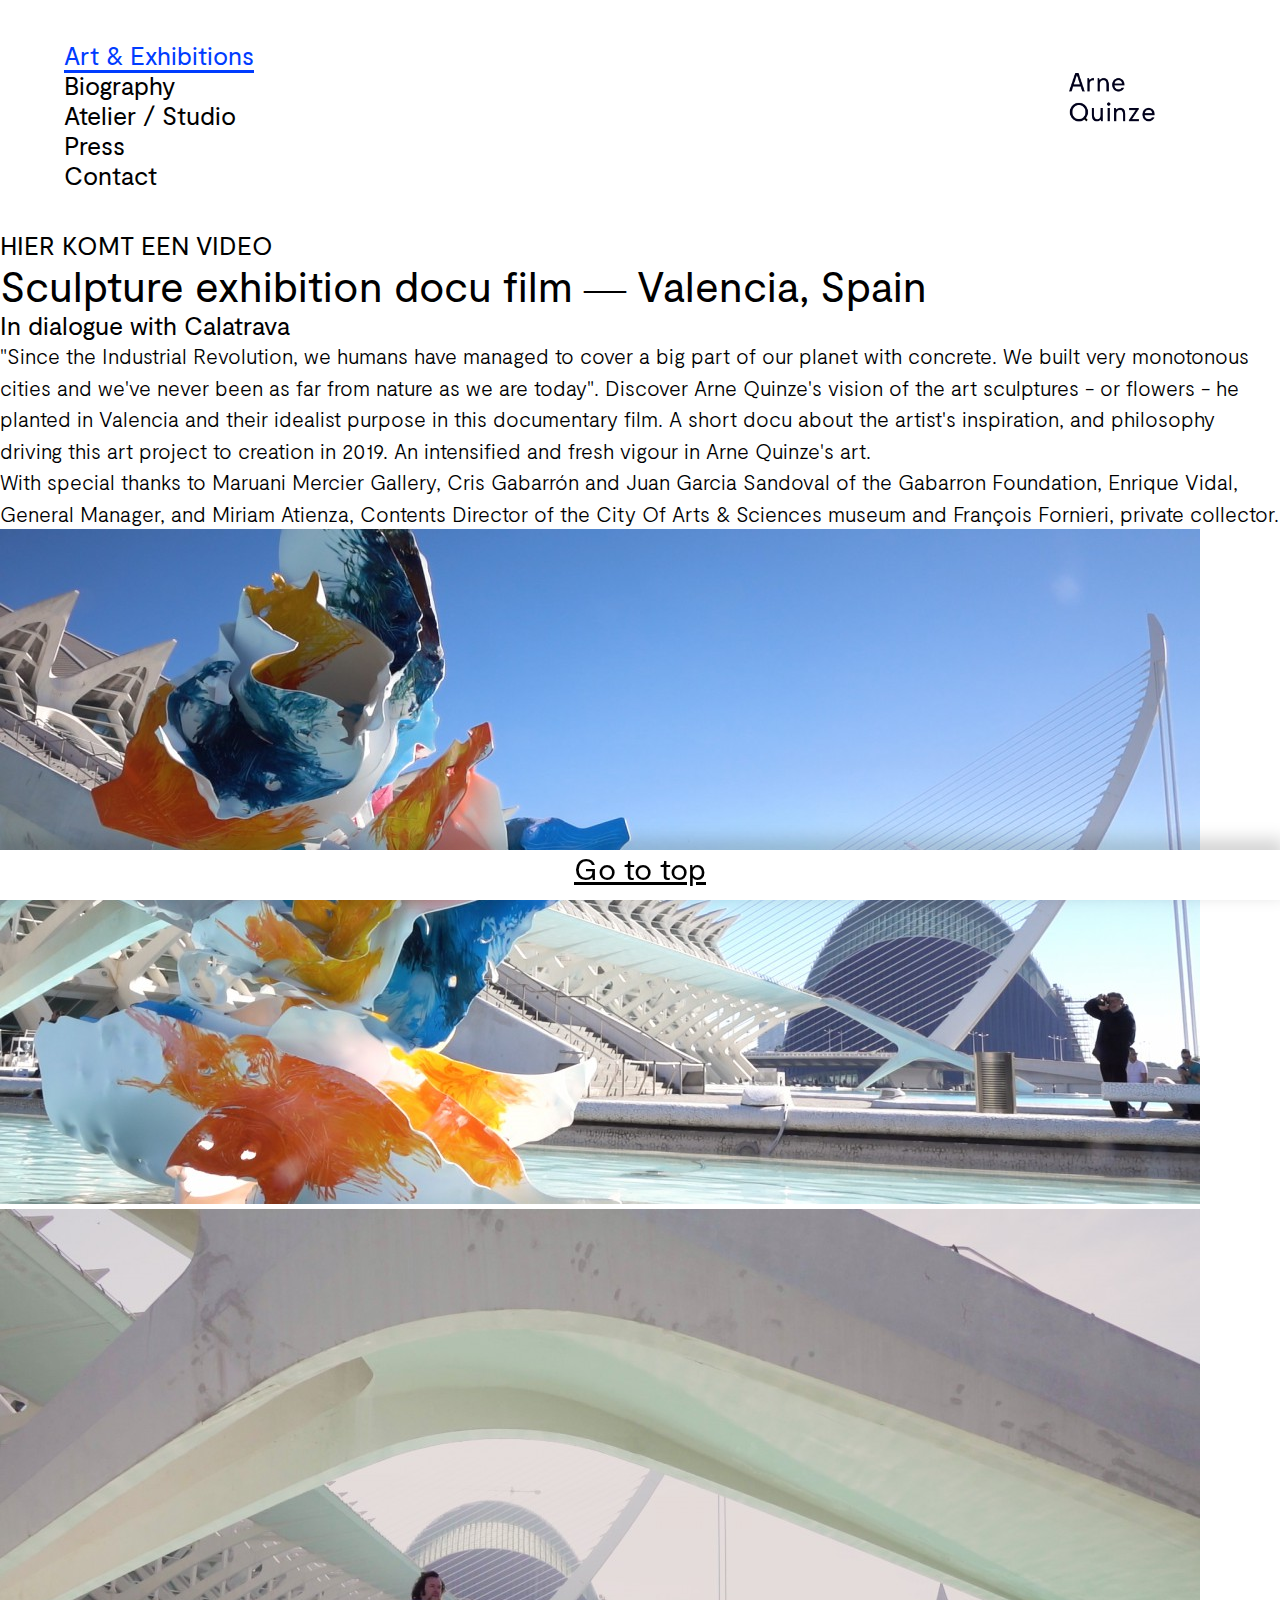
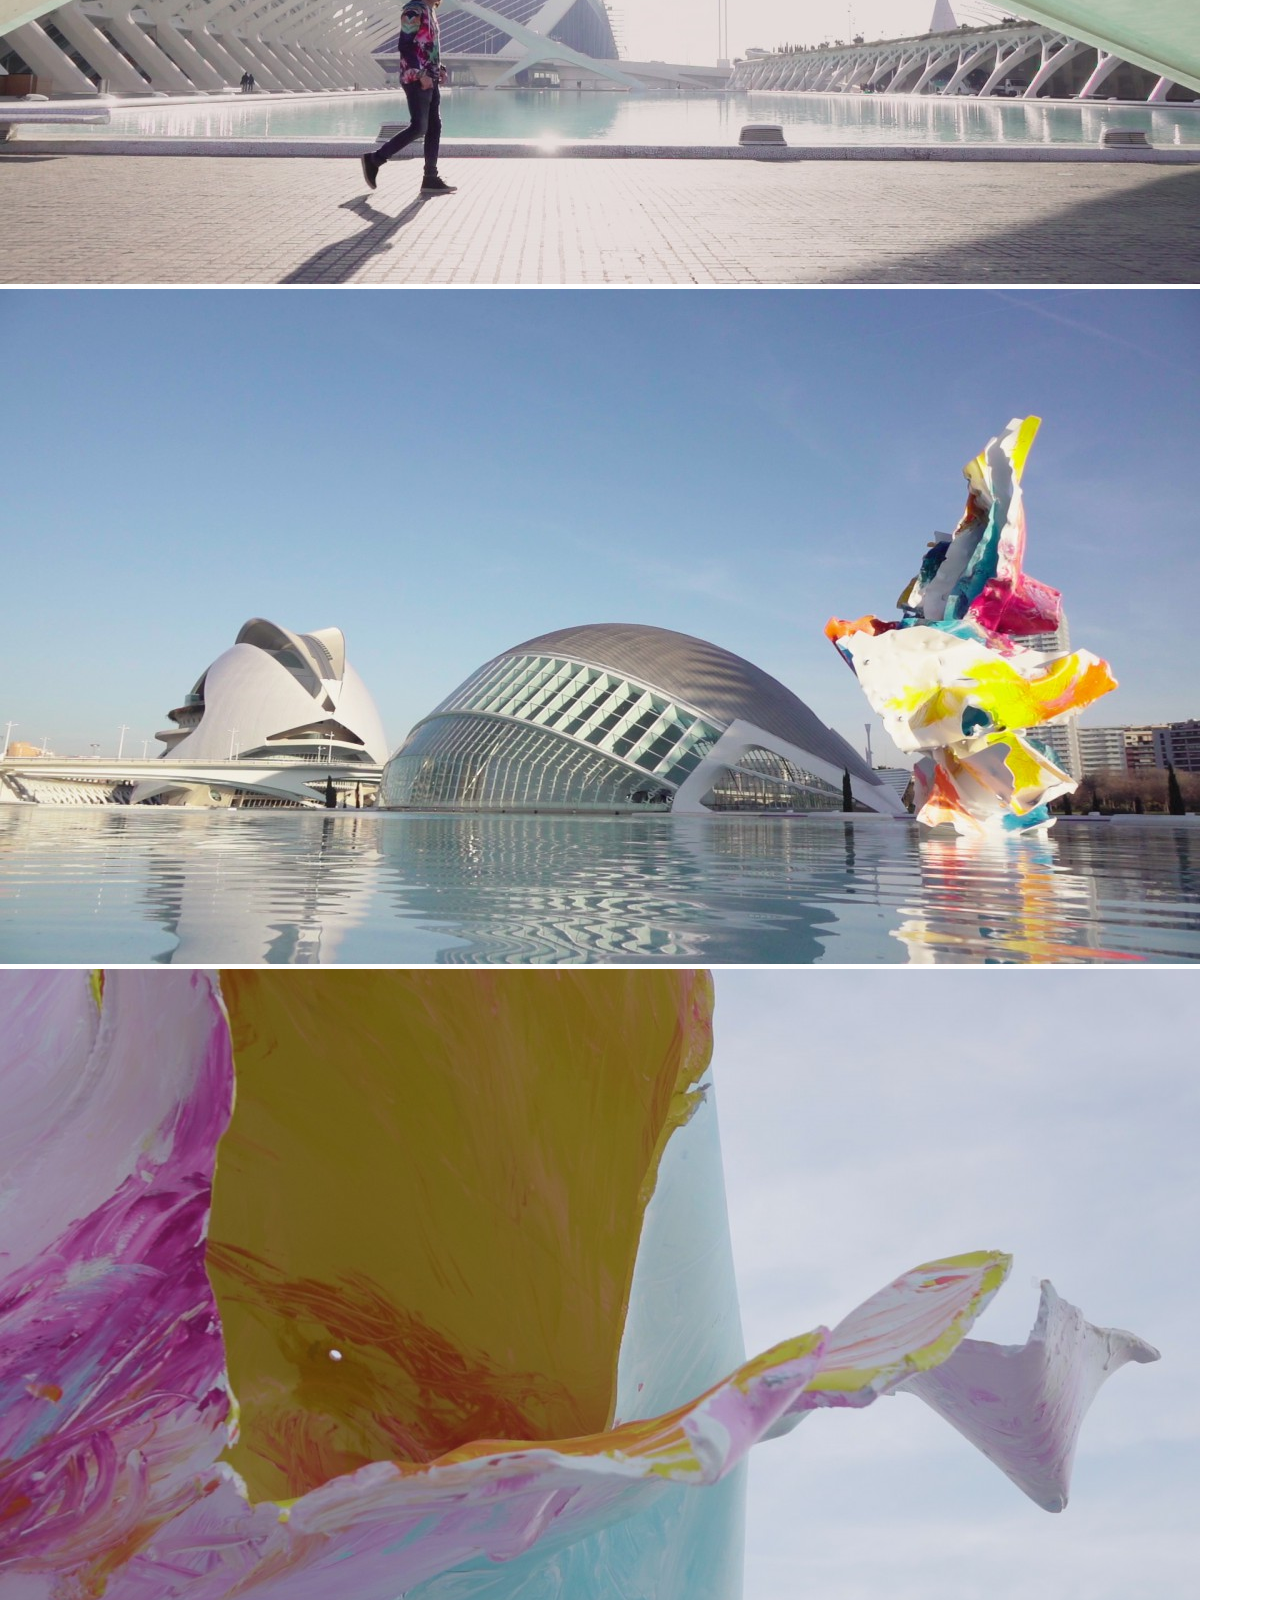
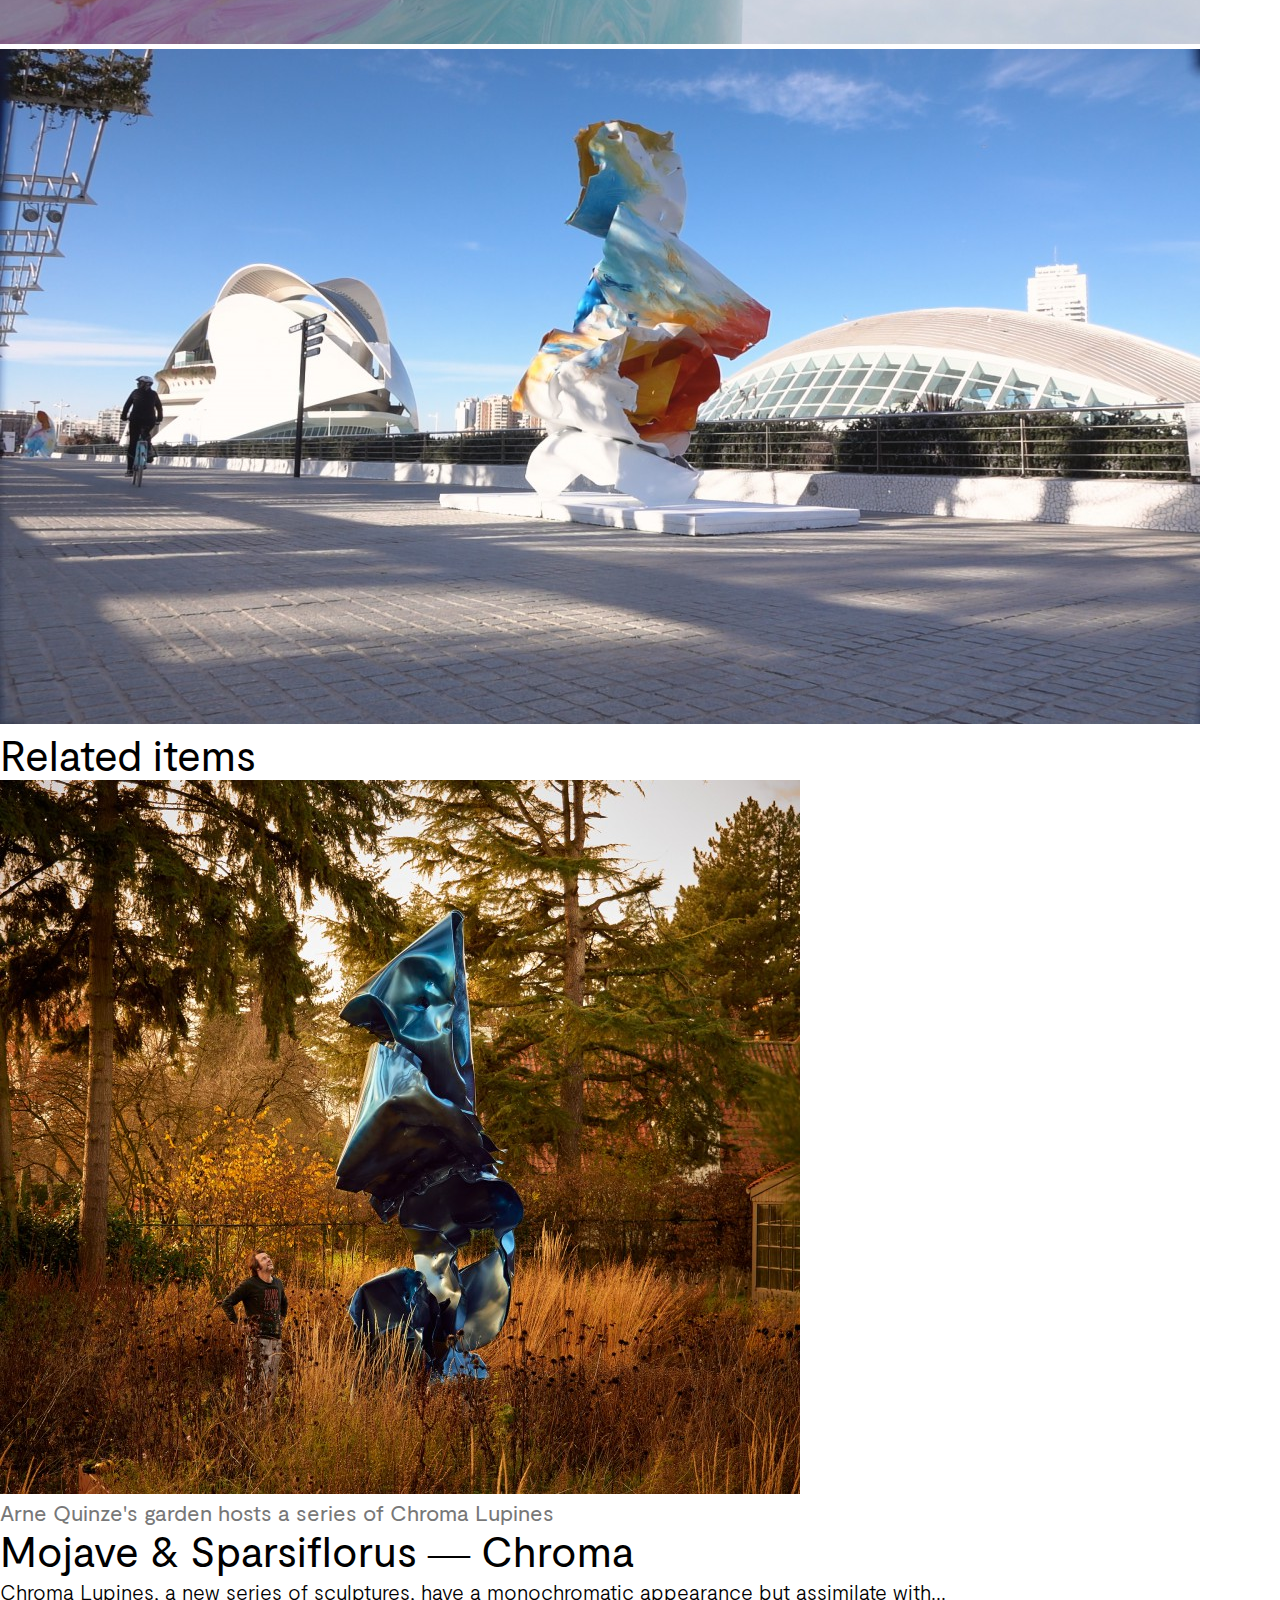
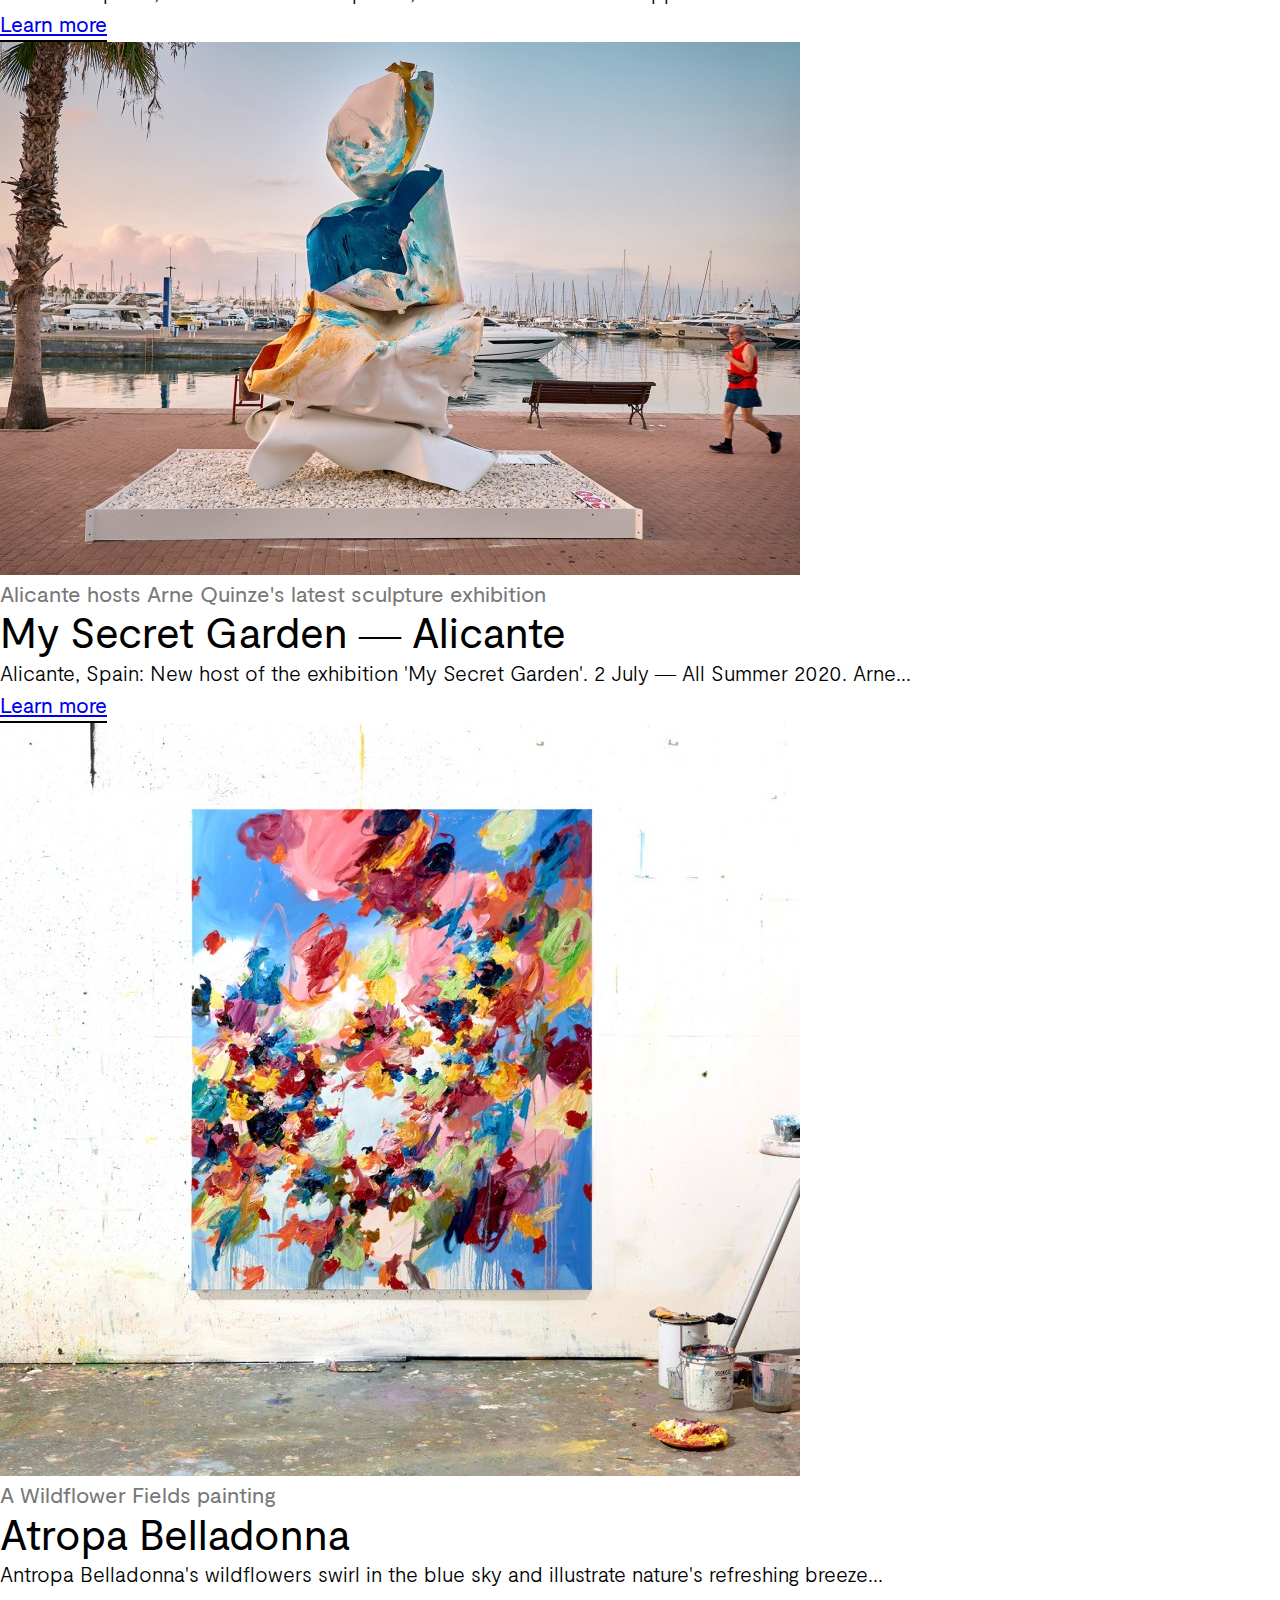
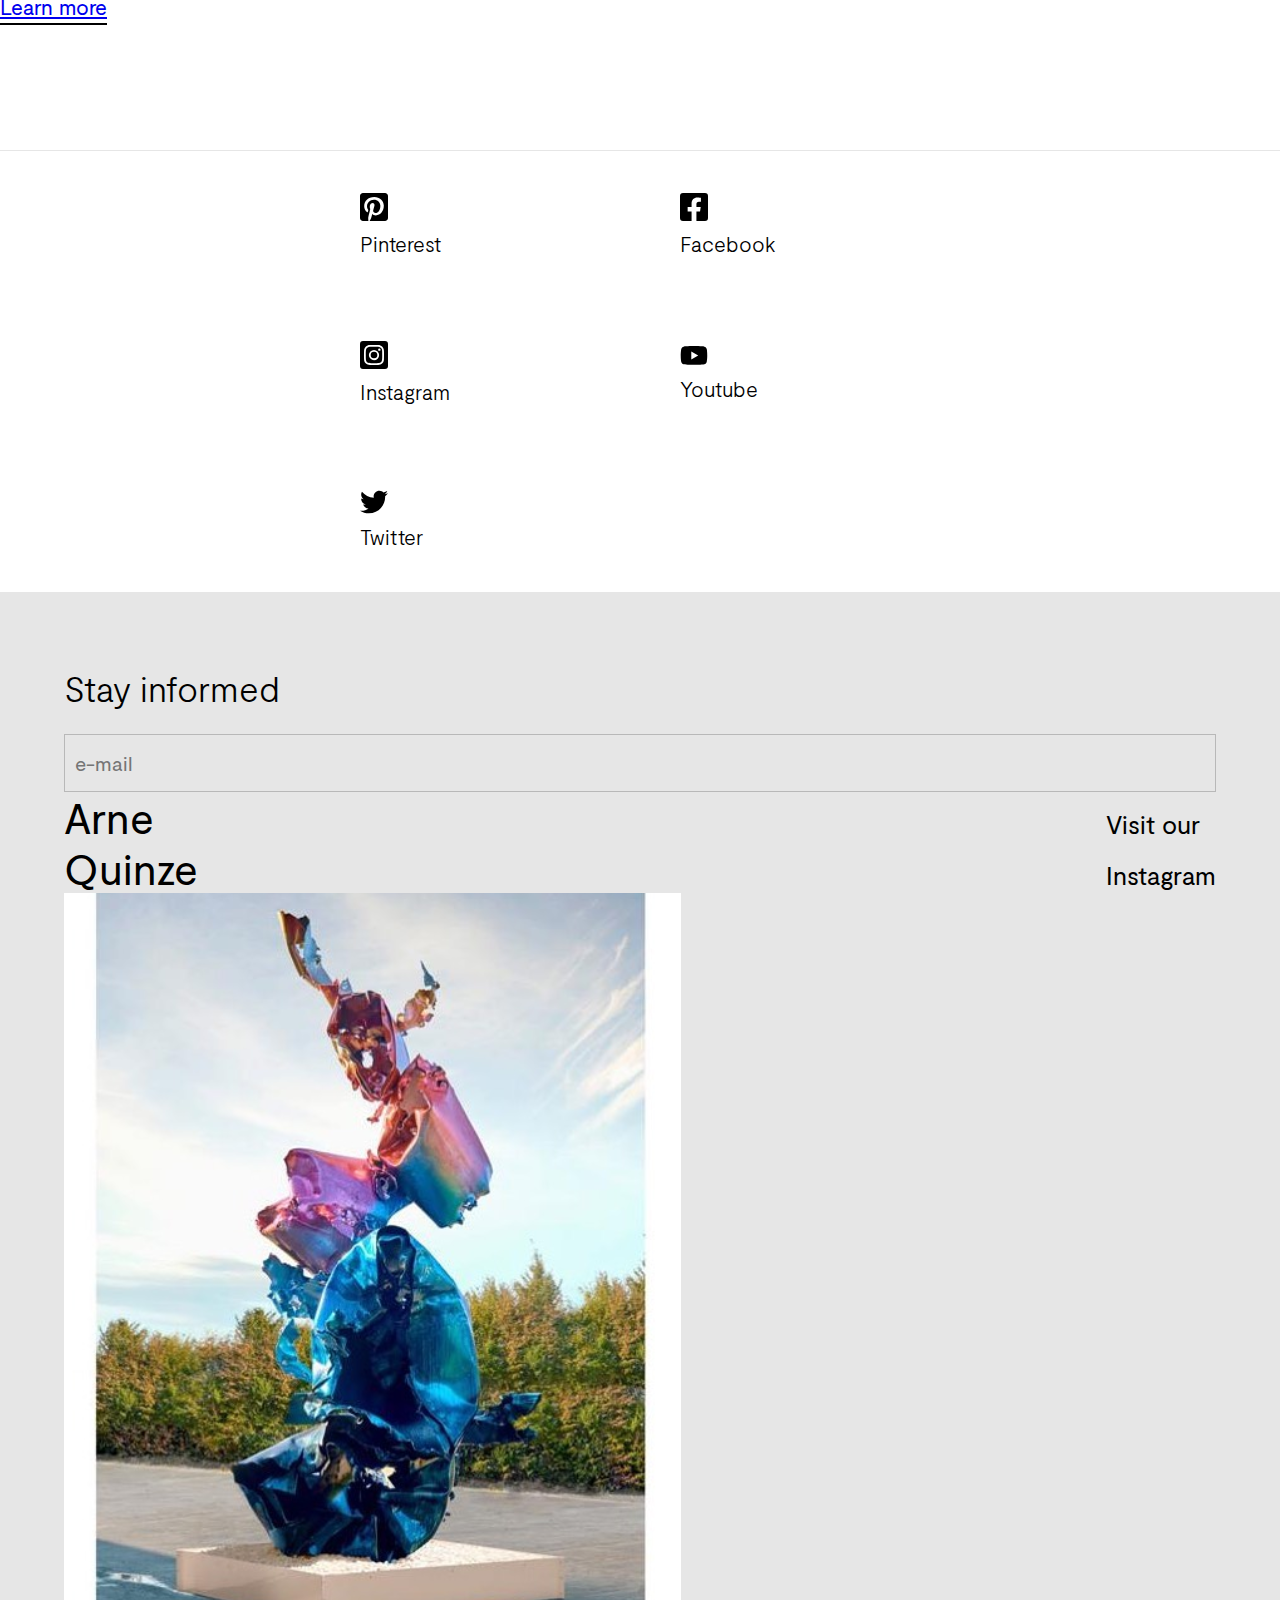
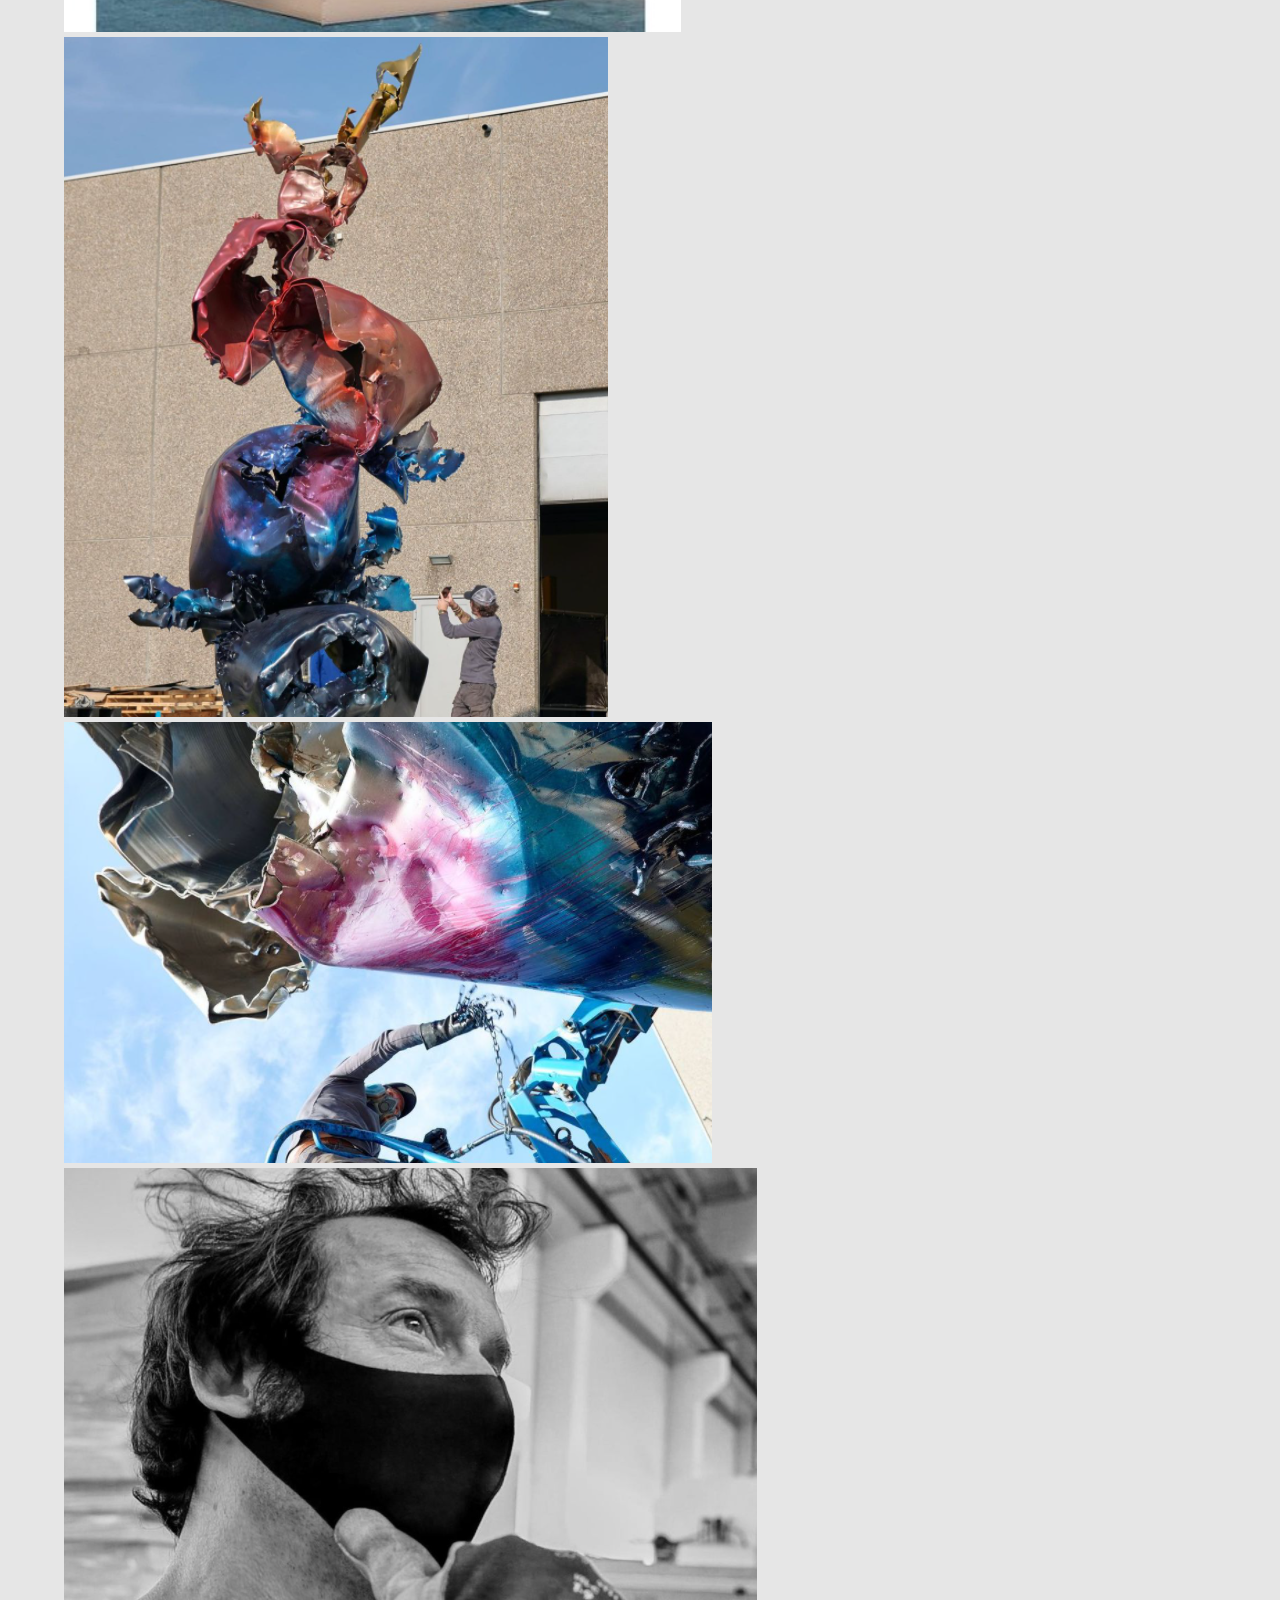
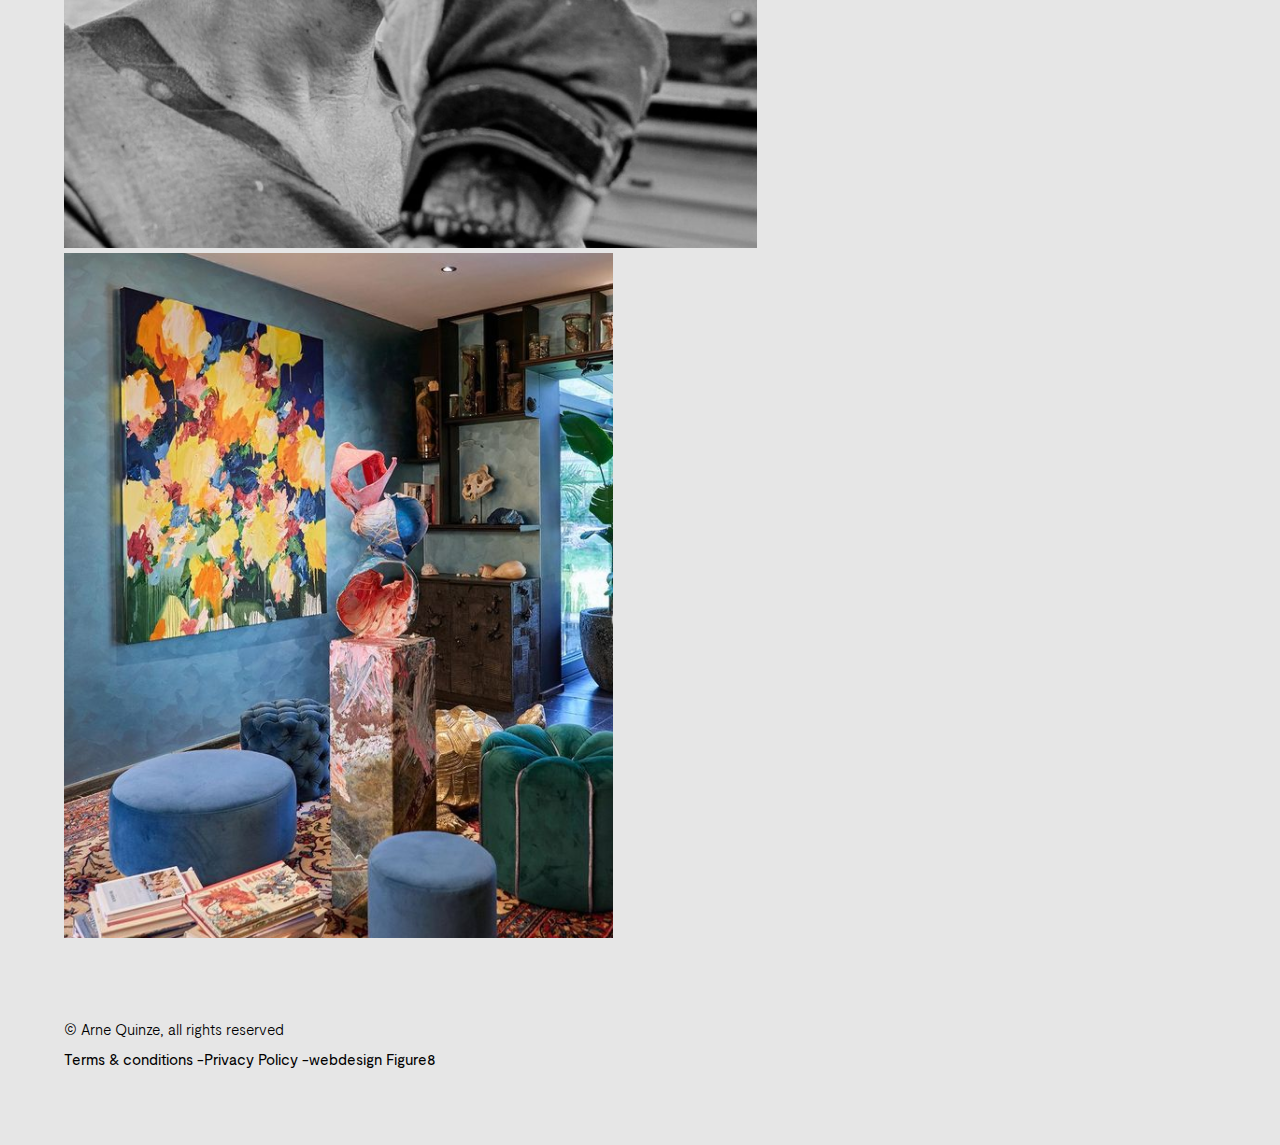
==== app/art-and-exhibitions/in-dialogue-with-calatrava/index.html @ c91d3b61 "secret garden en visiting mons" ====
<!DOCTYPE html>
<html lang="en">
<head>
    <meta charset="UTF-8">
    <meta name="viewport" content="width=device-width, initial-scale=1.0">
    <link rel="stylesheet" href="../../static/css/main.css">
    <link rel="stylesheet" href="../../static/fonts/fonts.css">
    <link rel="stylesheet" href="../../static/css/arts.css">


    <title>Art & Exhibitions | Arne Quinze, contemporary sculptor and painter</title>
</head>
<body>
    <header>
        <nav>
            <ul class="navbar">
                <li>
                    <a class="active" href="art-and-exhibitions/art.html">
                        Art & Exhibitions
                    </a>
                </li>
                <li>
                    <a href="biography.html">
                        Biography
                    </a>
                </li>
                <li>
                    <a href="atelier-studio/atelier.html">
                        Atelier / Studio
                    </a>
                </li>
                <li>
                    <a href="press/index.html">
                        Press
                    </a>
                </li>
                <li>
                    <a href="contact.html">
                        Contact
                    </a>
                </li>
            </ul>
            <div class="logo">
                <a href="index.html">
                </a>
            </div>
        </nav>
    </header>

    <main>
        HIER KOMT EEN VIDEO

        <h2>
            Sculpture exhibition docu film — Valencia, Spain
        </h2>
        <h1>
            In dialogue with Calatrava
        </h1>
        <p>
            "Since the Industrial Revolution, we humans have managed to cover a big part of our planet with concrete. We built very monotonous cities and we've never been as far from nature as we are today". Discover Arne Quinze's vision of the art sculptures - or flowers - he planted in Valencia and their idealist purpose in this documentary film. A short docu about the artist's inspiration, and philosophy driving this art project to creation in 2019. An intensified and fresh vigour in Arne Quinze's art.
        </p>
        <p>
            With special thanks to Maruani Mercier Gallery, Cris Gabarrón and Juan Garcia Sandoval of the Gabarron Foundation, Enrique Vidal, General Manager, and Miriam Atienza, Contents Director of the City Of Arts & Sciences museum and François Fornieri, private collector.
        </p>
        <div class="container__small-photo">
            <img class="image-small" src="../../static/images/2b899f0b7bd20b717edaa6d36437e073.jpg">
            <img class="image-small" src="../../static/images/f881d96278cf0044207e1d62eba8e8eb.jpg">
            <img class="image-small" src="../../static/images/e4a5ab5c85b9257a3975e452bc5cb5b7.jpg">
            <img class="image-small" src="../../static/images/3c1b04b2e994f94d72aca62c74f528e2.jpg">
            <img class="image-small" src="../../static/images/9184f49ed61ff65745f0c8155f45e614.jpg">
        </div>
        
        <div class="container__related">
            <h2>
                Related items
            </h2>
            <article>
                <img src="../../static/images/179e005c8fda9d942b9a31f77712fcfe.jpg"loading="lazy">
                <h3>
                    Arne Quinze's garden hosts a series of Chroma Lupines
                </h3>
                <h2>
                    Mojave & Sparsiflorus — Chroma
                </h2>
                <p>
                    Chroma Lupines, a new series of sculptures, have a monochromatic appearance but assimilate with...
                </p>
                <a class="learn-btn" href="#">
                    Learn more
                </a>
            </article>

            <article>
                <img src="../../static/images/470f8b3db4c883ed945c412d7f9fac77.jpg"loading="lazy">
                <h3>
                    Alicante hosts Arne Quinze's latest sculpture exhibition
                </h3>
                <h2>
                    My Secret Garden — Alicante
                </h2>
                <p>
                    Alicante, Spain: New host of the exhibition 'My Secret Garden'. 2 July — All Summer 2020. Arne...
                </p>
                <a class="learn-btn" href="#">
                    Learn more
                </a>
            </article>

            <article>
                <img src="../../static/images/1bf86134d5a585c3add111044470e600.jpg"loading="lazy">
                <h3>
                    A Wildflower Fields painting
                </h3>
                <h2>
                    Atropa Belladonna
                </h2>
                <p>
                    Antropa Belladonna's wildflowers swirl in the blue sky and illustrate nature's refreshing breeze...
                </p>
                <a class="learn-btn" href="#">
                    Learn more
                </a>
            </article>
        </div>
    
    </main>

    <footer>
        <div class="container__socials">
            <a class="socials" href="#">
                <svg aria-hidden="true" focusable="false" data-prefix="fab" data-icon="pinterest-square" class="svg-inline--fa fa-pinterest-square fa-w-14" role="img" xmlns="http://www.w3.org/2000/svg" viewBox="0 0 448 512"><path fill="currentColor" d="M448 80v352c0 26.5-21.5 48-48 48H154.4c9.8-16.4 22.4-40 27.4-59.3 3-11.5 15.3-58.4 15.3-58.4 8 15.3 31.4 28.2 56.3 28.2 74.1 0 127.4-68.1 127.4-152.7 0-81.1-66.2-141.8-151.4-141.8-106 0-162.2 71.1-162.2 148.6 0 36 19.2 80.8 49.8 95.1 4.7 2.2 7.1 1.2 8.2-3.3.8-3.4 5-20.1 6.8-27.8.6-2.5.3-4.6-1.7-7-10.1-12.3-18.3-34.9-18.3-56 0-54.2 41-106.6 110.9-106.6 60.3 0 102.6 41.1 102.6 99.9 0 66.4-33.5 112.4-77.2 112.4-24.1 0-42.1-19.9-36.4-44.4 6.9-29.2 20.3-60.7 20.3-81.8 0-53-75.5-45.7-75.5 25 0 21.7 7.3 36.5 7.3 36.5-31.4 132.8-36.1 134.5-29.6 192.6l2.2.8H48c-26.5 0-48-21.5-48-48V80c0-26.5 21.5-48 48-48h352c26.5 0 48 21.5 48 48z"></path></svg>
                <p>Pinterest</p>
            </a>
            <a class="socials" href="#">
                <svg aria-hidden="true" focusable="false" data-prefix="fab" data-icon="facebook-square" class="svg-inline--fa fa-facebook-square fa-w-14" role="img" xmlns="http://www.w3.org/2000/svg" viewBox="0 0 448 512"><path fill="currentColor" d="M400 32H48A48 48 0 0 0 0 80v352a48 48 0 0 0 48 48h137.25V327.69h-63V256h63v-54.64c0-62.15 37-96.48 93.67-96.48 27.14 0 55.52 4.84 55.52 4.84v61h-31.27c-30.81 0-40.42 19.12-40.42 38.73V256h68.78l-11 71.69h-57.78V480H400a48 48 0 0 0 48-48V80a48 48 0 0 0-48-48z"></path></svg>
                <p>Facebook</p>
            </a>
            <a class="socials" href="#">
                <svg aria-hidden="true" focusable="false" data-prefix="fab" data-icon="instagram-square" class="svg-inline--fa fa-instagram-square fa-w-14" role="img" xmlns="http://www.w3.org/2000/svg" viewBox="0 0 448 512"><path fill="currentColor" d="M224,202.66A53.34,53.34,0,1,0,277.36,256,53.38,53.38,0,0,0,224,202.66Zm124.71-41a54,54,0,0,0-30.41-30.41c-21-8.29-71-6.43-94.3-6.43s-73.25-1.93-94.31,6.43a54,54,0,0,0-30.41,30.41c-8.28,21-6.43,71.05-6.43,94.33S91,329.26,99.32,350.33a54,54,0,0,0,30.41,30.41c21,8.29,71,6.43,94.31,6.43s73.24,1.93,94.3-6.43a54,54,0,0,0,30.41-30.41c8.35-21,6.43-71.05,6.43-94.33S357.1,182.74,348.75,161.67ZM224,338a82,82,0,1,1,82-82A81.9,81.9,0,0,1,224,338Zm85.38-148.3a19.14,19.14,0,1,1,19.13-19.14A19.1,19.1,0,0,1,309.42,189.74ZM400,32H48A48,48,0,0,0,0,80V432a48,48,0,0,0,48,48H400a48,48,0,0,0,48-48V80A48,48,0,0,0,400,32ZM382.88,322c-1.29,25.63-7.14,48.34-25.85,67s-41.4,24.63-67,25.85c-26.41,1.49-105.59,1.49-132,0-25.63-1.29-48.26-7.15-67-25.85s-24.63-41.42-25.85-67c-1.49-26.42-1.49-105.61,0-132,1.29-25.63,7.07-48.34,25.85-67s41.47-24.56,67-25.78c26.41-1.49,105.59-1.49,132,0,25.63,1.29,48.33,7.15,67,25.85s24.63,41.42,25.85,67.05C384.37,216.44,384.37,295.56,382.88,322Z"></path></svg>
                <p>Instagram</p>
            </a>
            <a class="socials" href="#">
                <svg aria-hidden="true" focusable="false" data-prefix="fab" data-icon="youtube" class="svg-inline--fa fa-youtube fa-w-18" role="img" xmlns="http://www.w3.org/2000/svg" viewBox="0 0 576 512"><path fill="currentColor" d="M549.655 124.083c-6.281-23.65-24.787-42.276-48.284-48.597C458.781 64 288 64 288 64S117.22 64 74.629 75.486c-23.497 6.322-42.003 24.947-48.284 48.597-11.412 42.867-11.412 132.305-11.412 132.305s0 89.438 11.412 132.305c6.281 23.65 24.787 41.5 48.284 47.821C117.22 448 288 448 288 448s170.78 0 213.371-11.486c23.497-6.321 42.003-24.171 48.284-47.821 11.412-42.867 11.412-132.305 11.412-132.305s0-89.438-11.412-132.305zm-317.51 213.508V175.185l142.739 81.205-142.739 81.201z"></path></svg>
                <p>Youtube</p>
            </a>
            <a class="socials" href="#">
                <svg aria-hidden="true" focusable="false" data-prefix="fab" data-icon="twitter" class="svg-inline--fa fa-twitter fa-w-16" role="img" xmlns="http://www.w3.org/2000/svg" viewBox="0 0 512 512"><path fill="currentColor" d="M459.37 151.716c.325 4.548.325 9.097.325 13.645 0 138.72-105.583 298.558-298.558 298.558-59.452 0-114.68-17.219-161.137-47.106 8.447.974 16.568 1.299 25.34 1.299 49.055 0 94.213-16.568 130.274-44.832-46.132-.975-84.792-31.188-98.112-72.772 6.498.974 12.995 1.624 19.818 1.624 9.421 0 18.843-1.3 27.614-3.573-48.081-9.747-84.143-51.98-84.143-102.985v-1.299c13.969 7.797 30.214 12.67 47.431 13.319-28.264-18.843-46.781-51.005-46.781-87.391 0-19.492 5.197-37.36 14.294-52.954 51.655 63.675 129.3 105.258 216.365 109.807-1.624-7.797-2.599-15.918-2.599-24.04 0-57.828 46.782-104.934 104.934-104.934 30.213 0 57.502 12.67 76.67 33.137 23.715-4.548 46.456-13.32 66.599-25.34-7.798 24.366-24.366 44.833-46.132 57.827 21.117-2.273 41.584-8.122 60.426-16.243-14.292 20.791-32.161 39.308-52.628 54.253z"></path></svg>
                <p>Twitter</p>
            </a>
        </div>

        <div class="container__form">
            <h2>
                Stay informed
            </h2>
            <form>
                <input type="email" value name="email" placeholder="e-mail">
            </form>
        </div>

        <div class="container__instagram">
            <div class="instagram__title">
                <h2>
                    Arne
                    <br>
                    Quinze
                </h2>
                <h2>
                    <a href="#">
                        Visit our
                        <br>
                        Instagram
                    </a>
                </h2>
            </div>
            <div class="instagram__feed">
                <a href="https://www.instagram.com/p/CFcoMeWnjPU/" target="_blank">
                    <img class="insta__photo" src="../../static/images/footer1.PNG" loading="lazy">
                </a>
                <a href="https://www.instagram.com/p/CFcB1tzHKXS/" target="_blank">
                    <img class="insta__photo" src="../../static/images/footer2.PNG" loading="lazy">
                </a>
                <a href="https://www.instagram.com/p/CFaSKHQBBou/" target="_blank">
                    <img class="insta__photo" src="../../static/images/footer3.PNG" loading="lazy">
                </a>
                <a href="https://www.instagram.com/p/CFUzkLKHKHb/" target="_blank">
                    <img class="insta__photo" src="../../static/images/footer4.PNG" loading="lazy">
                </a>
                <a href="https://www.instagram.com/p/CFSJvo_nTa-/" target="_blank">
                    <img class="insta__photo" src="../../static/images/footer5.PNG" loading="lazy">
                </a>
            </div>
            
        </div>

        <div class="legal">
            <p>© Arne Quinze, all rights reserved</p>
            <ul class="legal__list">
                <li>
                    <a href="#">
                        Terms & conditions
                    </a>
                </li>
                <li>
                    <a href="#">
                        Privacy Policy
                    </a>
                </li>
                <li>
                    <a href="#">
                        webdesign Figure8
                    </a>
                </li>
            </ul>
        </div>

    </footer>
    <a id="totop" href="#">Go to top</a>

    <script src="../static/js/services.js"></script>
    <script src="../static/js/main.js"></script>
</body>
</html>
---- app/static/css/main.css ----
* {
    font-family: 'Moderat';
    font-weight: 400;
    font-size: 1.25rem;
    line-height: 2rem;
    padding: 0;
    margin: 0;
    box-sizing: border-box;
    line-height: 1.2;
}

h2 {
    font-size: 2.1rem;
}

h3 {
    color: #787878;
    font-size: 1.1rem;
    line-height: 1.2;
}

p {
    font-size: 1.05rem;
    font-weight: 300;
    line-height: 1.5;
}

header {
    display: flex;
    max-width: 100%;
    padding: 0 5%;
    margin: 2rem 0;
}

nav {
    display: flex;
    max-width: 100%;
    width: 100%;
    justify-content: space-between;
}

header nav {
    align-items: center;
}

.navbar {
    list-style: none;
}

.not {
    color: #000;
    text-decoration: none;
    line-height: 2rem;
}

.navbar li a:hover {
    color: #003cff;
}

.logo {
    background: url("../images/logo.png");
    background-size: 4.3rem 2.45rem;
    background-repeat: no-repeat;
    display: block;
    width: 4.3rem;
    height: 2.45rem;
    padding-top: 3rem;
}

@media only screen and (min-width: 47.9rem){
    .logo {
        width: 7.35rem;
        height: 4.2rem;
    }
}

.container__lupine {
    padding: 0 5%;
    overflow: hidden;
}

.lupine__photo {
    margin: 0;
    max-width: 100%;
    margin-bottom: 3rem;
}

.lupine__title {
    font-size: 2.1rem;
    letter-spacing: 1.5px;
    margin: 1rem 0 2rem 0;
}

.info {
    font-weight: 300;
    font-size: 1.05rem;
    line-height: 1.65rem;
    margin: 2rem 0;
}

.learn-btn {
    border-bottom: 2px solid #000;
    display: inline-block;
    font-size: 1.05rem;
    line-height: 1.65rem;
}

.learn-btn:hover {
    color: #003cff;
}

.container__art {
    padding: 0 5%;
    margin-top: 6.25rem;
}

.title__article {
    font-size: 1.75rem;
}

.view a {
    color: #003cff;
    text-decoration: none;
    font-size: 0.9rem;
    font-weight: 400;
}

.art {
    max-width: 100%;
}

.art__photo {
    max-width: 100%;
    width: 100%;
    margin-bottom: 2rem;
}

.art__list {
    margin-top: 2.5rem;
    list-style: none;
}

.art__title {
    margin-top: 0.5rem;
    font-size: 1.75rem;
    letter-spacing: 1px;
}

.art__list p {
    font-weight: 300;
    line-height: 1.5;
    margin: 1rem 0; 
}

.art__list a {
    color: #000;
    text-decoration: none;
}

@media only screen and (min-width: 47.9rem){
    .art {
        display: flex;
    }
}

.container__environments {
    padding: 0 5%;
    overflow: hidden;
}

.arne {
    max-width: 100%;
    width: 100%;
    margin-top: 6.25rem;
    padding-bottom: 2rem;
}

.read {
    text-decoration: none;
    color: #000;
    font-size: 1.05rem;
}

.environments {
    margin: 0.5rem 0 1rem 0;
}

@media only screen and (min-width: 47.9rem){
    .container__environments {
        display: flex;
        flex-wrap: wrap;
        overflow: hidden;
    }
    .arne {
        max-width: 100%;
        width: 40%;
    }
    .environments__container{
        max-width: 100%;
        width: 40%;
        margin-left: 6.25rem;
    }
}

footer {
    margin-top: 6.25rem;
    padding-bottom: 3.75rem;
    border-top: 1px solid #e6e6e6;
    background: #e6e6e6;
}

.container__socials {
    padding: 0 25%;
    background: #fff;
    max-width: 100%;
    width: 100%;
    display: flex;
    flex-wrap: wrap;
    align-items: center;
    justify-content: space-between;
}

.socials {
    padding: 2rem;
    max-width: 100%;
    width: 50%;
    color: #000;
    text-decoration: none;
}

.socials:hover {
    color: #003cff;
}

.socials svg {
    width: 1.4rem;
}

.container__form {
    padding: 0 5%;
}

.container__form h2 {
    padding-top: 3.75rem;
    font-size: 1.75rem;
    font-weight: 300;
    margin-bottom: 1.25rem;
}

form {
    border: 1px solid rgba(0, 0, 0, 0.2);
    align-items: center;
    padding-right: 0.75rem;
}

form input {
    background: none;
    border: none;
    padding: 0 0.5rem;
    height: 2.8rem;
    font-size: 1rem;
}

.container__instagram {
    max-width: 100%;
    padding: 0 5%;
}

.instagram__title {
    display: flex;
    justify-content: space-between;
}

.instagram__title a, .legal li a {
    text-decoration: none;
    color:#000;
}

.legal__list {
    list-style: none;
    display: flex;
    max-width: 100%;
}

.instagram__title a:hover {
    color: #003cff;
}

.legal {
    max-width: 100%;
    padding: 0 5%;
    margin: 3.75rem 0 0;
}

.legal p, .legal li a {
    font-size: 0.75rem;
}

.legal a:hover {
    color: #003cff;
    text-decoration: #003cff;
}

.legal li::after {
    font-size: 0.75rem;
    content: '-';
}

.legal li:last-child::after {
    content: '';
}

#totop {
    position: fixed;
    bottom: 0rem;
    /* left: calc(50% - 3.4rem); */
    z-index: 10;
    font-size: 120%;
    color: #000;
    background: white;
    width: 100%;
    height: 2.5rem;
    display: inline-block;
    text-align: center;
    box-shadow: 1px -8px 16px 3px rgba(7,7,7,0.17);
}

.navbar li .active {
    color: #003cff;
    border-bottom: 3px solid #003cff;
}

.navbar li a{
    text-decoration: none;
    color:#000;
}
---- app/static/fonts/fonts.css ----
@font-face {
    font-family:'Moderat';
    src: url('Moderat Regular.woff2') format('woff2'),
		url('Moderat Regular.woff') format('woff');
    font-weight: 400;
    font-style: normal;
    font-stretch: normal;
}

/* light! */
@font-face {  
    font-family:'Moderat'; 
    src:url('Moderat Light.woff2') format('woff2'),
		url('Moderat Light.woff') format('woff');
    font-weight: 300;
    font-style: normal;
    font-stretch: normal;
}
---- app/static/css/arts.css ----
.container__filters {
    padding: 0 5%;
}

.filter-category {
    max-width: 100%;
    width: 100%;
}

.filter-category ul {
    display: flex;
    flex-wrap: wrap;
}

.filter-category ul li {
    list-style: none;
    font-size: 1.1rem;
    padding-right: 1rem;
} 

.filter-year{
    max-width: 100%;
    width: 100%;
    margin-top: 0.5rem;
}

.filter-year ul {
    display: flex;
    flex-wrap: wrap;
}

.filter-year ul li {
    list-style: none;
    font-size: 0.9rem;
    padding-right: 1rem;
}

.filter-view {
    margin-top: 0.5rem;
    max-width: 100%;
    width: 100%;
}

.filter-view ul {
    display: flex;
    justify-content: start;
    flex-wrap: wrap;
}

.filter-view ul li {
    list-style: none;
    font-size: 0.9rem;
    padding-right: 1rem;
}

.filter-view ul li:hover,
.filter-year ul li:hover,
.filter-category ul li:hover {
    color: #003cff;
    cursor: pointer;
}
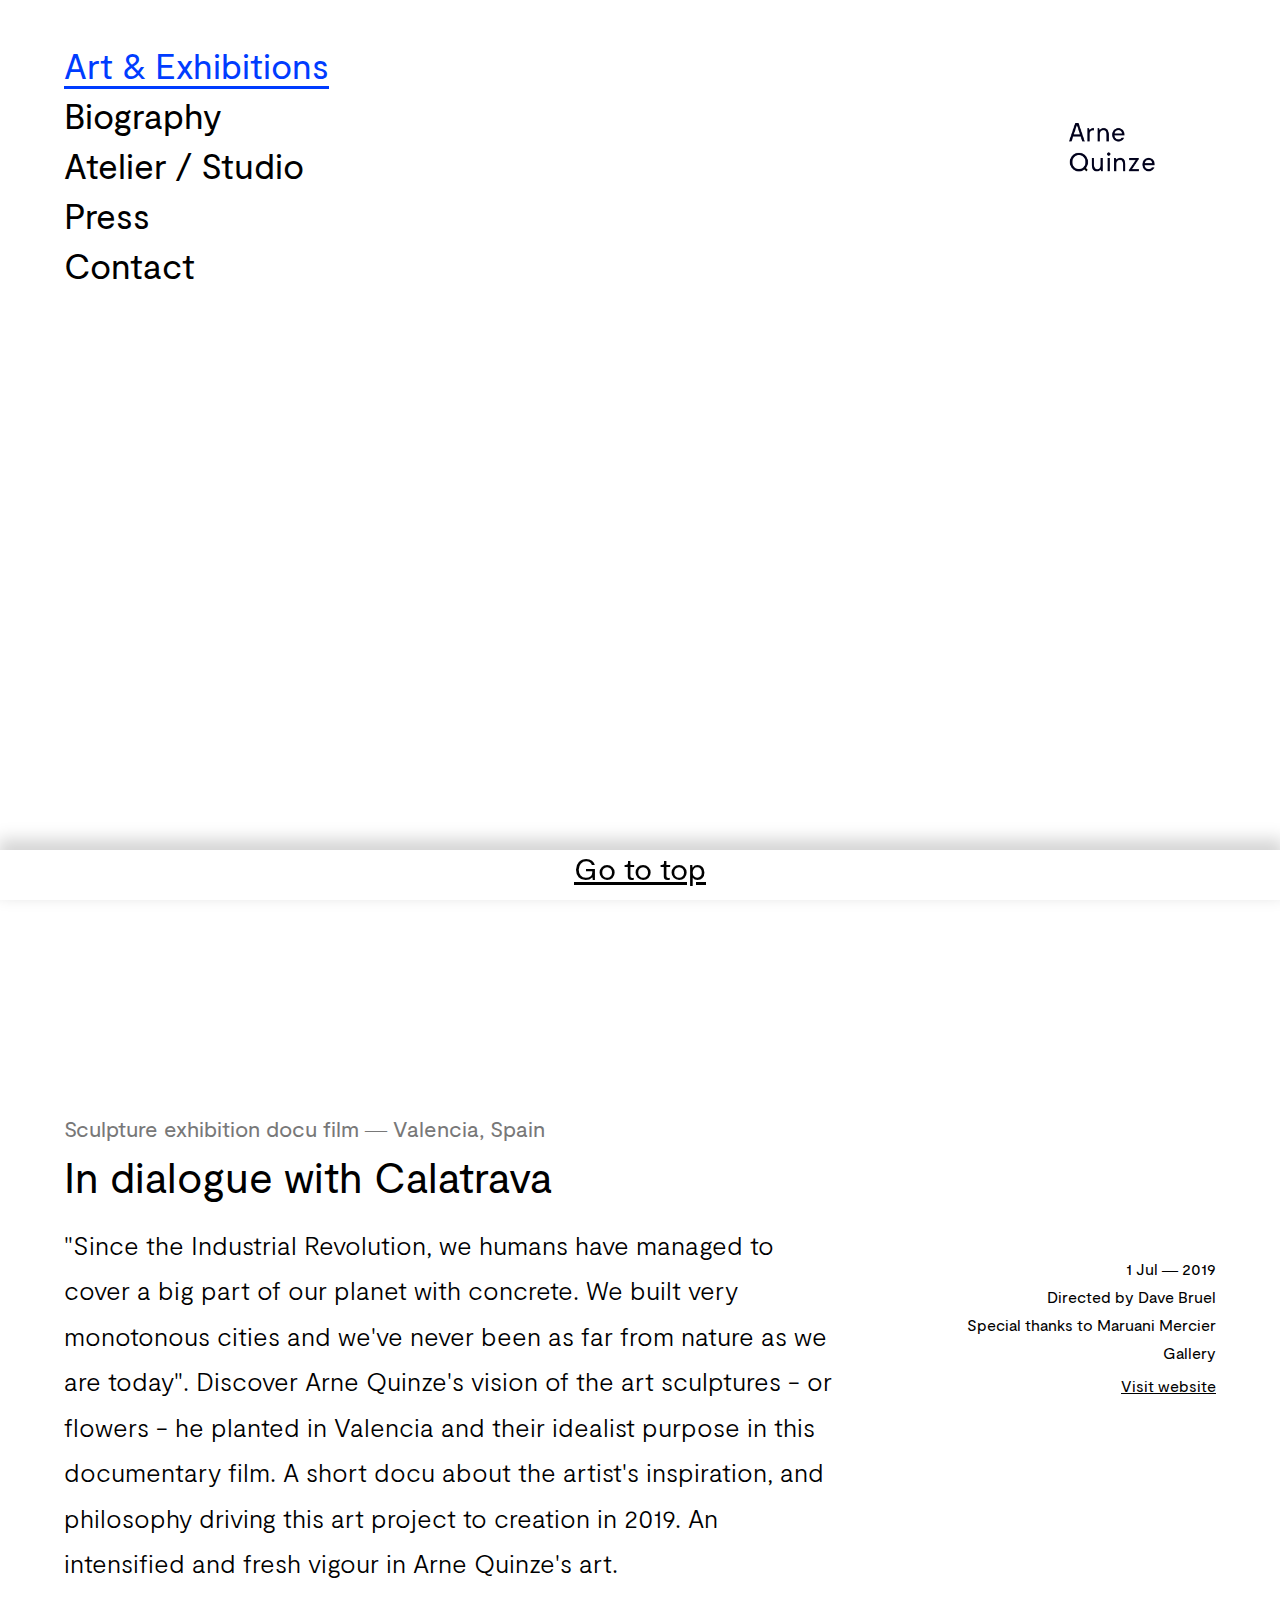
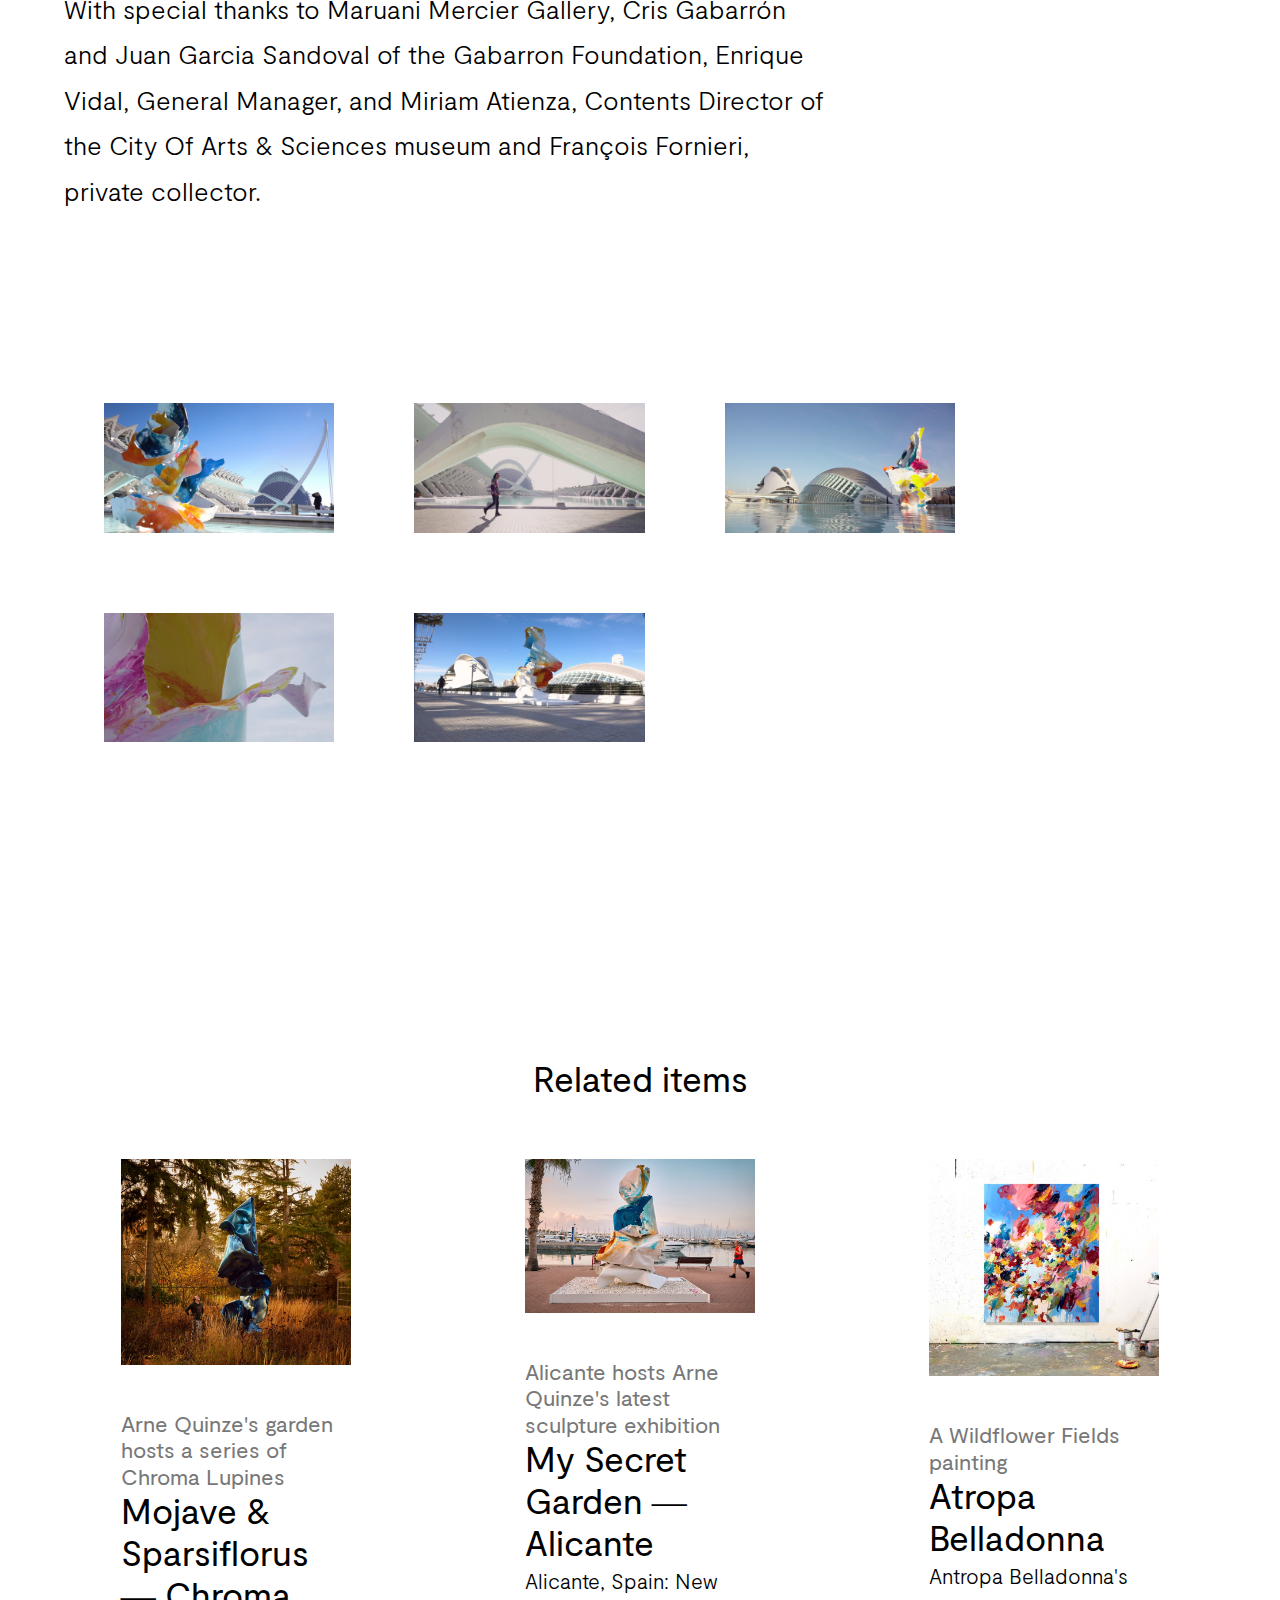
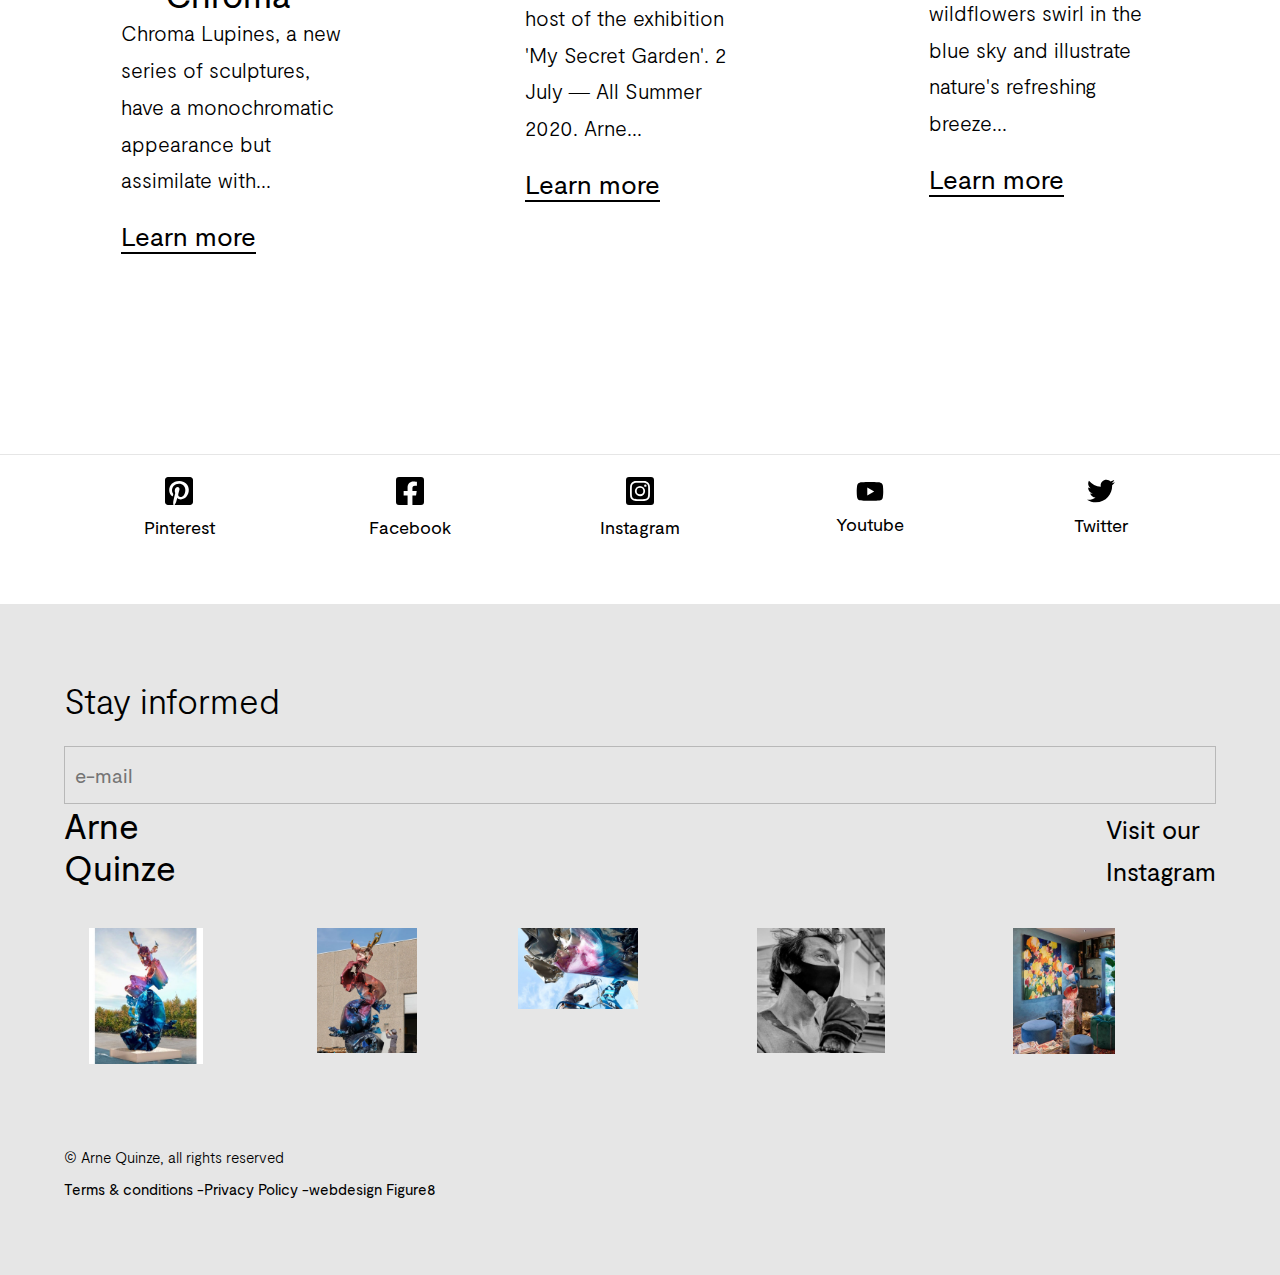
==== commit 904b268f: "laatste loodjes" ====
--- a/app/art-and-exhibitions/in-dialogue-with-calatrava/index.html
+++ b/app/art-and-exhibitions/in-dialogue-with-calatrava/index.html
@@ -8,60 +8,77 @@
     <link rel="stylesheet" href="../../static/css/arts.css">
 
 
-    <title>Art & Exhibitions | Arne Quinze, contemporary sculptor and painter</title>
+    <title>In dialogue with Calatrava | Arne Quinze</title>
 </head>
 <body>
     <header>
         <nav>
             <ul class="navbar">
                 <li>
-                    <a class="active" href="art-and-exhibitions/art.html">
+                    <a class="active" href="../art-and-exhibitions/art.html">
                         Art & Exhibitions
                     </a>
                 </li>
                 <li>
-                    <a href="biography.html">
+                    <a href="../../biography.html">
                         Biography
                     </a>
                 </li>
                 <li>
-                    <a href="atelier-studio/atelier.html">
+                    <a href="../../atelier-studio/atelier.html">
                         Atelier / Studio
                     </a>
                 </li>
                 <li>
-                    <a href="press/index.html">
+                    <a href="../../press/press.html">
                         Press
                     </a>
                 </li>
                 <li>
-                    <a href="contact.html">
+                    <a href="../../contact.html">
                         Contact
                     </a>
                 </li>
             </ul>
-            <div class="logo">
-                <a href="index.html">
+            <div>
+                <a class="logo" href="../index.html">
                 </a>
             </div>
         </nav>
     </header>
 
     <main>
-        HIER KOMT EEN VIDEO
-
-        <h2>
-            Sculpture exhibition docu film — Valencia, Spain
-        </h2>
-        <h1>
-            In dialogue with Calatrava
-        </h1>
-        <p>
-            "Since the Industrial Revolution, we humans have managed to cover a big part of our planet with concrete. We built very monotonous cities and we've never been as far from nature as we are today". Discover Arne Quinze's vision of the art sculptures - or flowers - he planted in Valencia and their idealist purpose in this documentary film. A short docu about the artist's inspiration, and philosophy driving this art project to creation in 2019. An intensified and fresh vigour in Arne Quinze's art.
-        </p>
-        <p>
-            With special thanks to Maruani Mercier Gallery, Cris Gabarrón and Juan Garcia Sandoval of the Gabarron Foundation, Enrique Vidal, General Manager, and Miriam Atienza, Contents Director of the City Of Arts & Sciences museum and François Fornieri, private collector.
-        </p>
+        <iframe width="1280" height="720" src="https://www.youtube.com/embed/_9c1WVA29Bc" frameborder="0" allow="accelerometer; autoplay; clipboard-write; encrypted-media; gyroscope; picture-in-picture" allowfullscreen></iframe>
+
+        <div class="container__calatrava">
+            <div class="main-text">
+                <h2>
+                    Sculpture exhibition docu film — Valencia, Spain
+                </h2>
+                <h1>
+                    In dialogue with Calatrava
+                </h1>
+                <p>
+                    "Since the Industrial Revolution, we humans have managed to cover a big part of our planet with concrete. We built very monotonous cities and we've never been as far from nature as we are today". Discover Arne Quinze's vision of the art sculptures - or flowers - he planted in Valencia and their idealist purpose in this documentary film. A short docu about the artist's inspiration, and philosophy driving this art project to creation in 2019. An intensified and fresh vigour in Arne Quinze's art.
+                </p>
+                <p>
+                    With special thanks to Maruani Mercier Gallery, Cris Gabarrón and Juan Garcia Sandoval of the Gabarron Foundation, Enrique Vidal, General Manager, and Miriam Atienza, Contents Director of the City Of Arts & Sciences museum and François Fornieri, private collector.
+                </p>
+            </div>
+            <div class="small">
+                <p>
+                    1 Jul — 2019 
+                </p>
+                <p>
+                    Directed by Dave Bruel
+                </p>
+                <p>
+                    Special thanks to Maruani Mercier Gallery
+                </p>
+                <a href="#">Visit website</a>
+            </div>
+        </div>
+        
         <div class="container__small-photo">
             <img class="image-small" src="../../static/images/2b899f0b7bd20b717edaa6d36437e073.jpg">
             <img class="image-small" src="../../static/images/f881d96278cf0044207e1d62eba8e8eb.jpg">
@@ -70,11 +87,11 @@
             <img class="image-small" src="../../static/images/9184f49ed61ff65745f0c8155f45e614.jpg">
         </div>
         
+        <h2 class="related__title">
+            Related items
+        </h2>
         <div class="container__related">
-            <h2>
-                Related items
-            </h2>
-            <article>
+            <article class="chroma">
                 <img src="../../static/images/179e005c8fda9d942b9a31f77712fcfe.jpg"loading="lazy">
                 <h3>
                     Arne Quinze's garden hosts a series of Chroma Lupines
@@ -90,7 +107,7 @@
                 </a>
             </article>
 
-            <article>
+            <article class="alicante">
                 <img src="../../static/images/470f8b3db4c883ed945c412d7f9fac77.jpg"loading="lazy">
                 <h3>
                     Alicante hosts Arne Quinze's latest sculpture exhibition
@@ -106,7 +123,7 @@
                 </a>
             </article>
 
-            <article>
+            <article class="belladonna">
                 <img src="../../static/images/1bf86134d5a585c3add111044470e600.jpg"loading="lazy">
                 <h3>
                     A Wildflower Fields painting
--- a/app/static/css/main.css
+++ b/app/static/css/main.css
@@ -9,20 +9,27 @@
     line-height: 1.2;
 }
 
+ul {
+    list-style: none;
+}
+
+h1 {
+    font-size: 2.1rem;
+}
+
 h2 {
-    font-size: 2.1rem;
+    font-size: 1.75rem;
 }
 
 h3 {
     color: #787878;
     font-size: 1.1rem;
-    line-height: 1.2;
 }
 
 p {
     font-size: 1.05rem;
     font-weight: 300;
-    line-height: 1.5;
+    line-height: 1.75;
 }
 
 header {
@@ -53,8 +60,21 @@
     line-height: 2rem;
 }
 
+.navbar li a{
+    text-decoration: none;
+    color:#000;
+    line-height: 1.75rem;
+}
+
 .navbar li a:hover {
     color: #003cff;
+}
+
+@media (min-width: 50rem){
+    .navbar li a {
+        font-size: 1.75rem;
+        line-height: 2.5rem;
+    }
 }
 
 .logo {
@@ -185,7 +205,7 @@
     margin: 0.5rem 0 1rem 0;
 }
 
-@media only screen and (min-width: 47.9rem){
+@media only screen and (min-width: 50rem){
     .container__environments {
         display: flex;
         flex-wrap: wrap;
@@ -210,22 +230,35 @@
 }
 
 .container__socials {
-    padding: 0 25%;
+    padding: 0 5%;
+    padding-bottom: 2rem;
     background: #fff;
     max-width: 100%;
     width: 100%;
     display: flex;
     flex-wrap: wrap;
     align-items: center;
-    justify-content: space-between;
+    text-align: center;
+}
+
+.container__socials p {
+    font-size: 0.9rem;
+    font-weight: 400;
 }
 
 .socials {
-    padding: 2rem;
+    padding: 1rem;
     max-width: 100%;
     width: 50%;
     color: #000;
     text-decoration: none;
+}
+
+@media (min-width: 50rem) {
+    .container__socials {
+        display: flex;
+        flex-wrap: nowrap;
+    }
 }
 
 .socials:hover {
@@ -276,6 +309,23 @@
     color:#000;
 }
 
+.instagram__feed {
+    margin-top: 2rem;
+    margin-left: 1.25rem;
+}
+
+@media (min-width: 50rem) {
+    .instagram__feed {
+        display: flex;
+        flex-wrap: nowrap;
+    }
+}
+
+.insta__photo {
+    max-width: 100%;
+    width: 50%;
+}
+
 .legal__list {
     list-style: none;
     display: flex;
@@ -328,9 +378,4 @@
 .navbar li .active {
     color: #003cff;
     border-bottom: 3px solid #003cff;
-}
-
-.navbar li a{
-    text-decoration: none;
-    color:#000;
 }--- a/app/static/css/arts.css
+++ b/app/static/css/arts.css
@@ -2,37 +2,70 @@
     padding: 0 5%;
 }
 
+.container__category {
+    margin-bottom: 2rem;
+    display: flex;
+
+}
+
+.container__category p a {
+    color: black;
+    font-size: 1.1rem;
+}
+
+.container__category p {
+    width: 7rem;
+}
+
 .filter-category {
+    display: flex;
     max-width: 100%;
     width: 100%;
 }
 
 .filter-category ul {
+    list-style: none;
     display: flex;
     flex-wrap: wrap;
 }
 
-.filter-category ul li {
+.category__list-items {
     list-style: none;
     font-size: 1.1rem;
     padding-right: 1rem;
 } 
 
+.container__year {
+    display: flex;
+    margin-bottom: 2rem;
+}
+
+.container__year p {
+    width: 7rem;
+}
+
+.container__year p a {
+    color: black;
+    font-size: 0.9rem;
+}
+
 .filter-year{
     max-width: 100%;
     width: 100%;
     margin-top: 0.5rem;
-}
-
-.filter-year ul {
     display: flex;
     flex-wrap: wrap;
 }
 
-.filter-year ul li {
-    list-style: none;
+.year__list-items {
+    list-style: none;
+}
+
+.year__list-items a {
+    text-decoration: none;
     font-size: 0.9rem;
     padding-right: 1rem;
+    color: black;
 }
 
 .filter-view {
@@ -58,4 +91,151 @@
 .filter-category ul li:hover {
     color: #003cff;
     cursor: pointer;
+}
+
+.filter-view {
+    text-align: right;
+}
+
+.art-big {
+    margin-top: 5rem;
+    padding: 0 5%;
+}
+
+.art__list {
+    text-decoration: none;
+}
+
+.art__list li a {
+    display: flex;
+}
+
+.container__art__list li a {
+    color: black;
+    text-decoration: none;
+}
+
+.art__photo {
+    width: 7rem;
+    margin: 2rem;
+}
+
+.photo__container {
+    display: flex;
+    overflow-x: auto;
+    width: 60%;
+    margin-left: 5rem;
+}
+
+.titles {
+    width: 30%;
+    text-align: right;
+}
+
+iframe {
+    max-width: 100%;
+    width: 100%;
+    padding-right: 5%;
+}
+
+.main-text {
+    padding: 0 5%;
+    margin-top: 3rem;
+}
+
+.main-text h2{
+    color: #787878;
+    font-size: 1.1rem;
+    margin-bottom: 0.5rem;
+}
+
+.main-text h1 {
+    margin-bottom: 1rem;
+}
+
+.main-text p {
+    font-size: 1.3rem;
+}
+
+.small {
+    padding: 0 5%;
+    margin-top: 1rem;
+    margin-bottom: 7.5rem;
+}
+
+.small p,
+.small a{
+    font-weight: 400;
+    font-size: 0.8rem;
+    color:black;
+}
+
+.container__small-photo {
+    padding: 0 5%;
+}
+
+.image-small {
+    max-width: 100%;
+    width: 100%;
+    margin-bottom: 6.25rem;
+}
+
+.container__related {
+    padding: 0 5%;
+}
+
+.related__title {
+    margin-bottom: 3rem;
+    text-align: center;
+}
+
+.container__related img {
+    max-width: 100%;
+    width: 100%;
+    margin-bottom: 2rem;
+}
+
+.container__related article {
+    margin-bottom: 3.75rem;
+}
+
+.learn-btn {
+    text-decoration: none;
+    color: black;
+    font-size: 1.3rem;
+    margin-top: 1rem;
+}
+
+@media (min-width: 50rem) {
+    .container__calatrava {
+        display: flex;
+    }
+    .main-text {
+        width: 70%;
+    }
+    .small {
+        width: 30%;
+        text-align: right;
+        margin-top: 10rem;
+    }
+    .container__small-photo {
+        margin: 7.5rem 0 13.75rem;
+        display: flex;
+        flex-wrap: wrap;
+    }
+    .image-small {
+        width: 20%;
+        margin: 2rem;
+    }
+    .container__related {
+        display: flex;
+        justify-content: space-around;
+    }
+    .container__related article {
+        width: 20%;
+    }
+    .chroma,
+    .alicante {
+        margin-right: 3rem;
+    }
 }